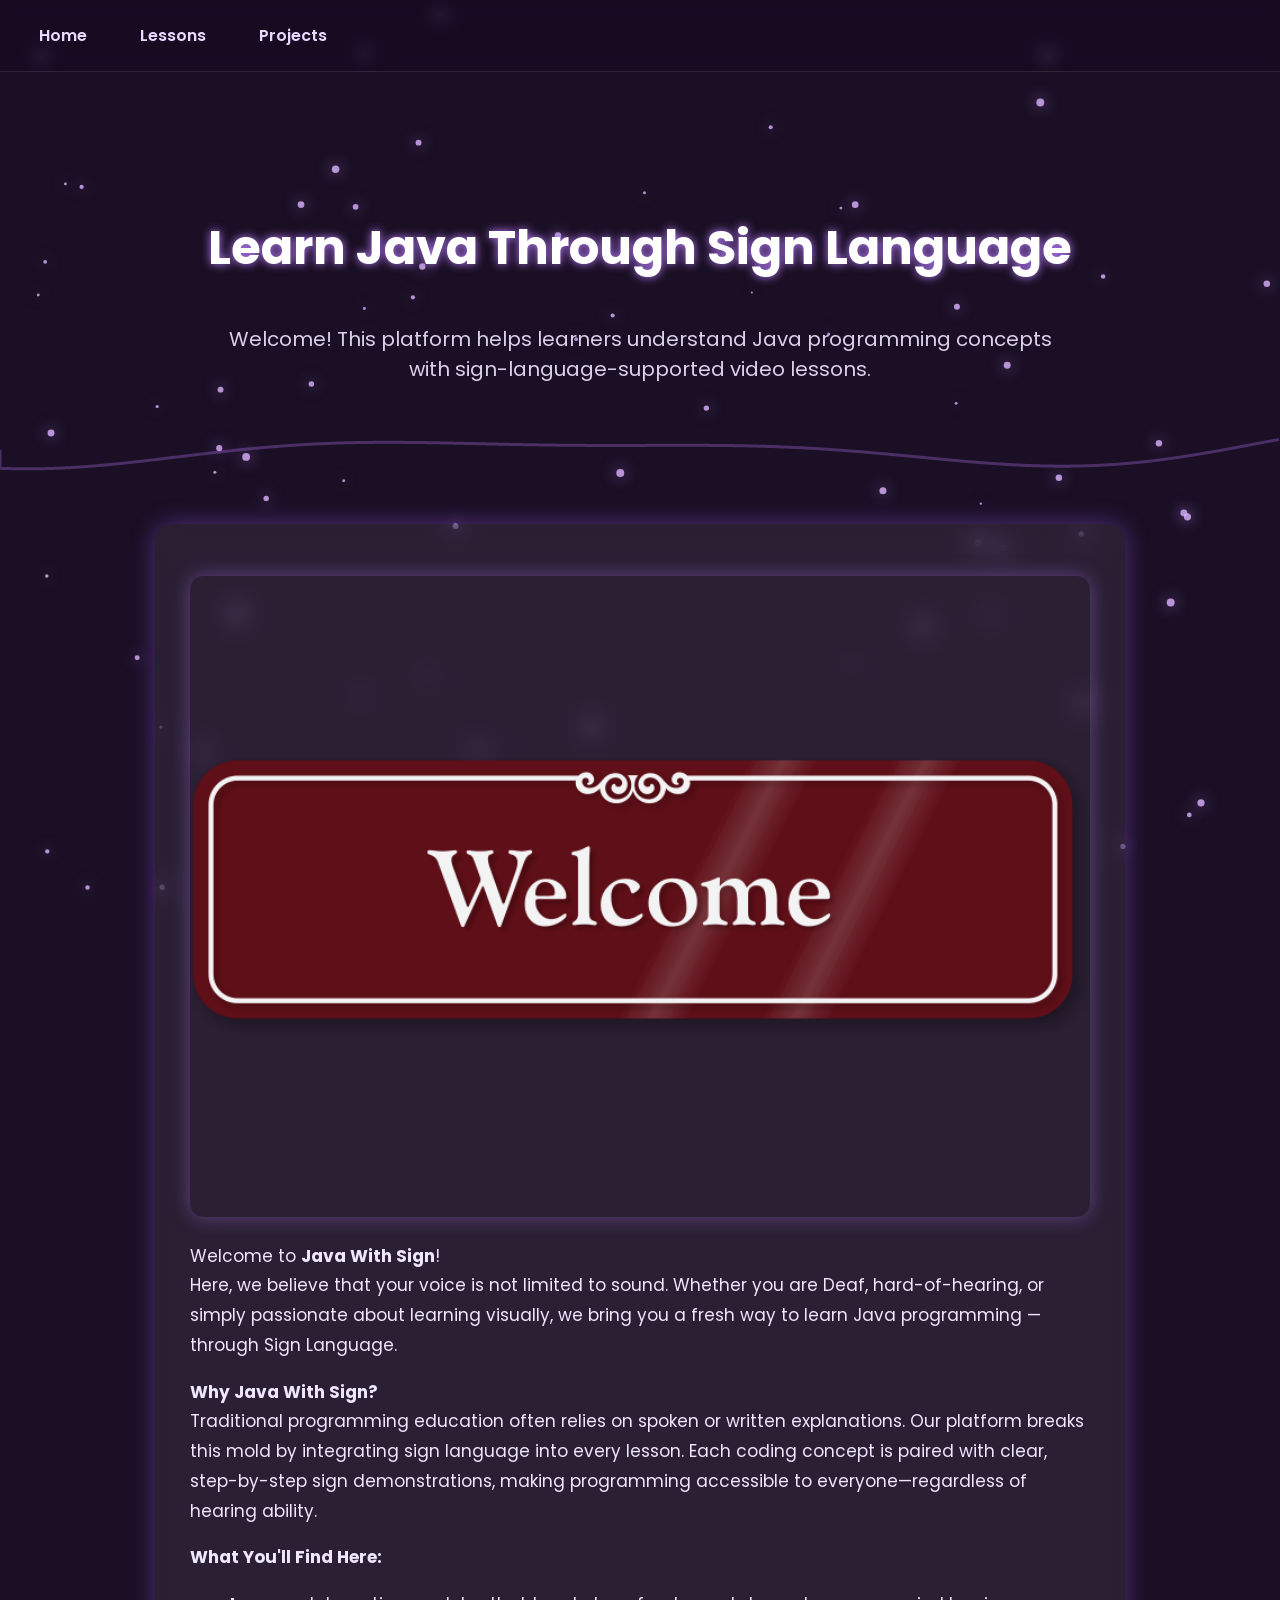
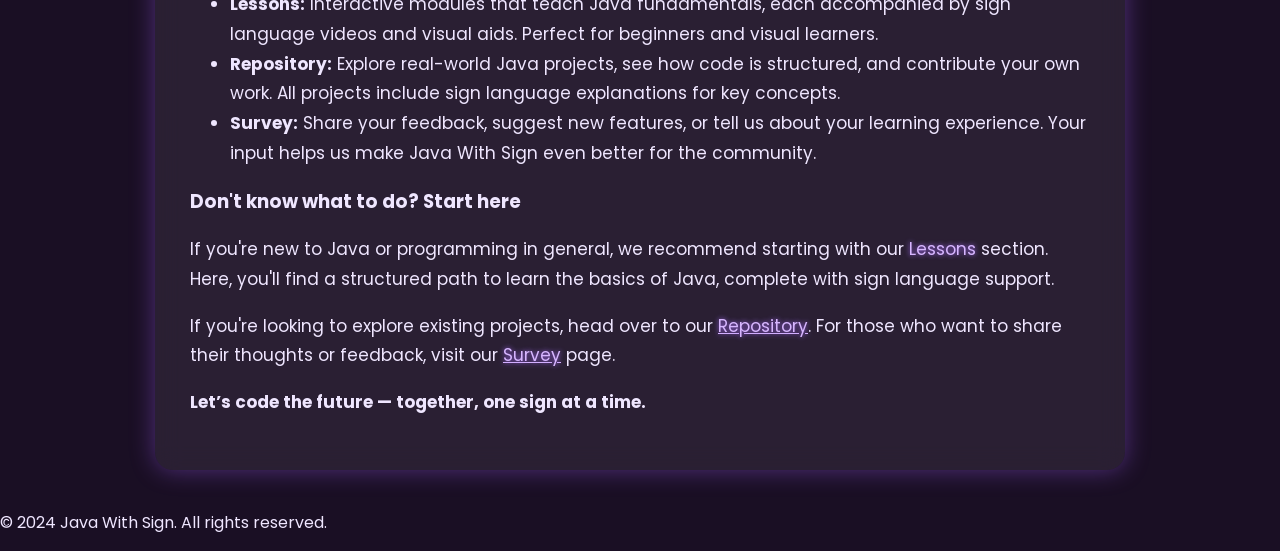
==== index.html @ 83801344 "LIVE" ====
<!DOCTYPE html>
<html>

<head>
  <meta charset="UTF-8">
  <title>Java Sign Language Learning</title>
  <link rel="stylesheet" href="css/styles.css">
</head>


<body>
  <nav>
    <a href="index.html">Home</a>
    <a href="./lessons/index.html">Lessons</a>
    <a href="projects/index.html">Projects</a>
  </nav>

  <section class="hero">
    <h1>Learn Java Through Sign Language</h1>
    <p>Welcome! This platform helps learners understand Java programming concepts with sign-language-supported video
      lessons.</p>
  </section>

  <article>

    <p>
      <img src="./images/welcome.png" alt="">
      Welcome to <strong>Java With Sign</strong>! <br>
      Here, we believe that your voice is not limited to sound. Whether you are Deaf, hard-of-hearing, or simply
      passionate about learning visually, we bring you a fresh way to learn Java programming — through Sign
      Language.
    </p>

    <p>
      <strong>Why Java With Sign?</strong><br>
      Traditional programming education often relies on spoken or written explanations. Our platform breaks this
      mold
      by integrating sign language into every lesson. Each coding concept is paired with clear, step-by-step sign
      demonstrations, making programming accessible to everyone—regardless of hearing ability.
    </p>

    <div id="menu">
      <p>
        <strong>What You'll Find Here:</strong><br>
      </p>
      <ul>
        <li>
          <strong>Lessons:</strong> Interactive modules that teach Java fundamentals, each accompanied by sign
          language videos and visual aids. Perfect for beginners and visual learners.
        </li>
        <li>
          <strong>Repository:</strong> Explore real-world Java projects, see how code is structured, and
          contribute your own work. All projects include sign language explanations for key concepts.
        </li>
        <li>
          <strong>Survey:</strong> Share your feedback, suggest new features, or tell us about your learning
          experience. Your input helps us make Java With Sign even better for the community.
        </li>
      </ul>
    </div>


    <h3>Don't know what to do? Start here</h3>
    <p>
      If you're new to Java or programming in general, we recommend starting with our
      <a routerLink="../lessons/lesson1.html">Lessons</a> section.
      Here, you'll find a structured path to learn the basics of Java, complete with sign language support.
    </p>
    <p>
      If you're looking to explore existing projects, head over to our <a href="/projects/index.html">Repository</a>.
      For those who want to share their thoughts or feedback, visit our <a href="#">Survey</a> page.
    </p>

    <p>
      <strong>Let’s code the future — together, one sign at a time.</strong>
    </p>

  </article>

  <footer>
    <p>&copy; 2024 Java With Sign. All rights reserved.</p>
  </footer>

  <canvas id="waveCanvas"></canvas>

  <canvas id="particleCanvas"></canvas>

  <script src="js/effects.js"></script>


  <script src="js/main.js"></script>
</body>

</html>
---- css/styles.css ----
@import url("https://fonts.googleapis.com/css2?family=Poppins:wght@300;400;600&display=swap");

body {
  margin: 0;
  font-family: "Poppins", sans-serif;
  background: #1a0f24;
  overflow-x: hidden;
  color: #efe6ff;
}

/* WAVE BACKGROUND CANVAS */
#waveCanvas {
  position: fixed;
  top: 0;
  left: 0;
  width: 100%;
  height: 100%;
  z-index: -3;
}

/* PARTICLES CANVAS */
#particleCanvas {
  position: fixed;
  top: 0;
  left: 0;
  width: 100%;
  height: 100%;
  z-index: -2;
}

/* NAVBAR */
nav {
  background: rgba(20, 8, 32, 0.5);
  backdrop-filter: blur(8px);
  padding: 15px 25px;
  display: flex;
  gap: 25px;
  position: sticky;
  top: 0;
  z-index: 5;
  border-bottom: 1px solid rgba(255,255,255,0.1);
}

nav a {
  color: #e7d9ff;
  font-weight: 600;
  text-decoration: none;
  padding: 8px 14px;
  border-radius: 6px;
  transition: 0.25s ease;
}

nav a:hover {
  background: rgba(174, 131, 255, 0.25);
  color: #ffffff;
  box-shadow: 0 0 12px #c681ff;
}

/* HERO */
.hero {
  padding: 100px 30px;
  text-align: center;
}

.hero h1 {
  font-size: 48px;
  font-weight: 700;
  color: #ffffff;
  text-shadow: 0 0 10px #bb7fff;
  animation: floatIn 1.3s ease-out;
}

.hero p {
  font-size: 20px;
  width: 70%;
  margin: auto;
  opacity: 0.9;
  animation: fadeIn 1.7s ease;
}

/* FLOAT IN ANIMATION */
@keyframes floatIn {
  from { opacity: 0; transform: translateY(30px); }
  to { opacity: 1; transform: translateY(0); }
}

@keyframes fadeIn {
  from { opacity: 0; }
  to { opacity: 1; }
}

/* ARTICLE (GLASS CARD) */
article {
  width: 80%;
  max-width: 900px;
  background: rgba(255, 255, 255, 0.07);
  backdrop-filter: blur(12px);
  padding: 35px;
  margin: 40px auto;
  border-radius: 18px;
  box-shadow: 0 0 25px rgba(162, 94, 255, 0.4);
  animation: reveal 1.2s ease forwards;
  transform: translateY(20px);
  opacity: 0;
}

@keyframes reveal {
  to {
    transform: translateY(0);
    opacity: 1;
  }
}

/* Text */
article p, li {
  font-size: 17px;
  line-height: 1.75;
}

article img {
  width: 100%;
  border-radius: 14px;
  margin-bottom: 15px;
  box-shadow: 0 0 20px rgba(190, 120, 255, 0.4);
}

/* Links */
article a {
  color: #d7b6ff;
  text-shadow: 0 0 5px #a86cff;
}

article a:hover {
  color: #ffffff;
  text-shadow: 0 0 12px #c78aff;
}

/* Scroll Reveal Class */
.reveal {
  opacity: 0;
  transform: translateY(30px);
  transition: 0.9s ease-out;
}

.reveal.show {
  opacity: 1;
  transform: translateY(0);
}
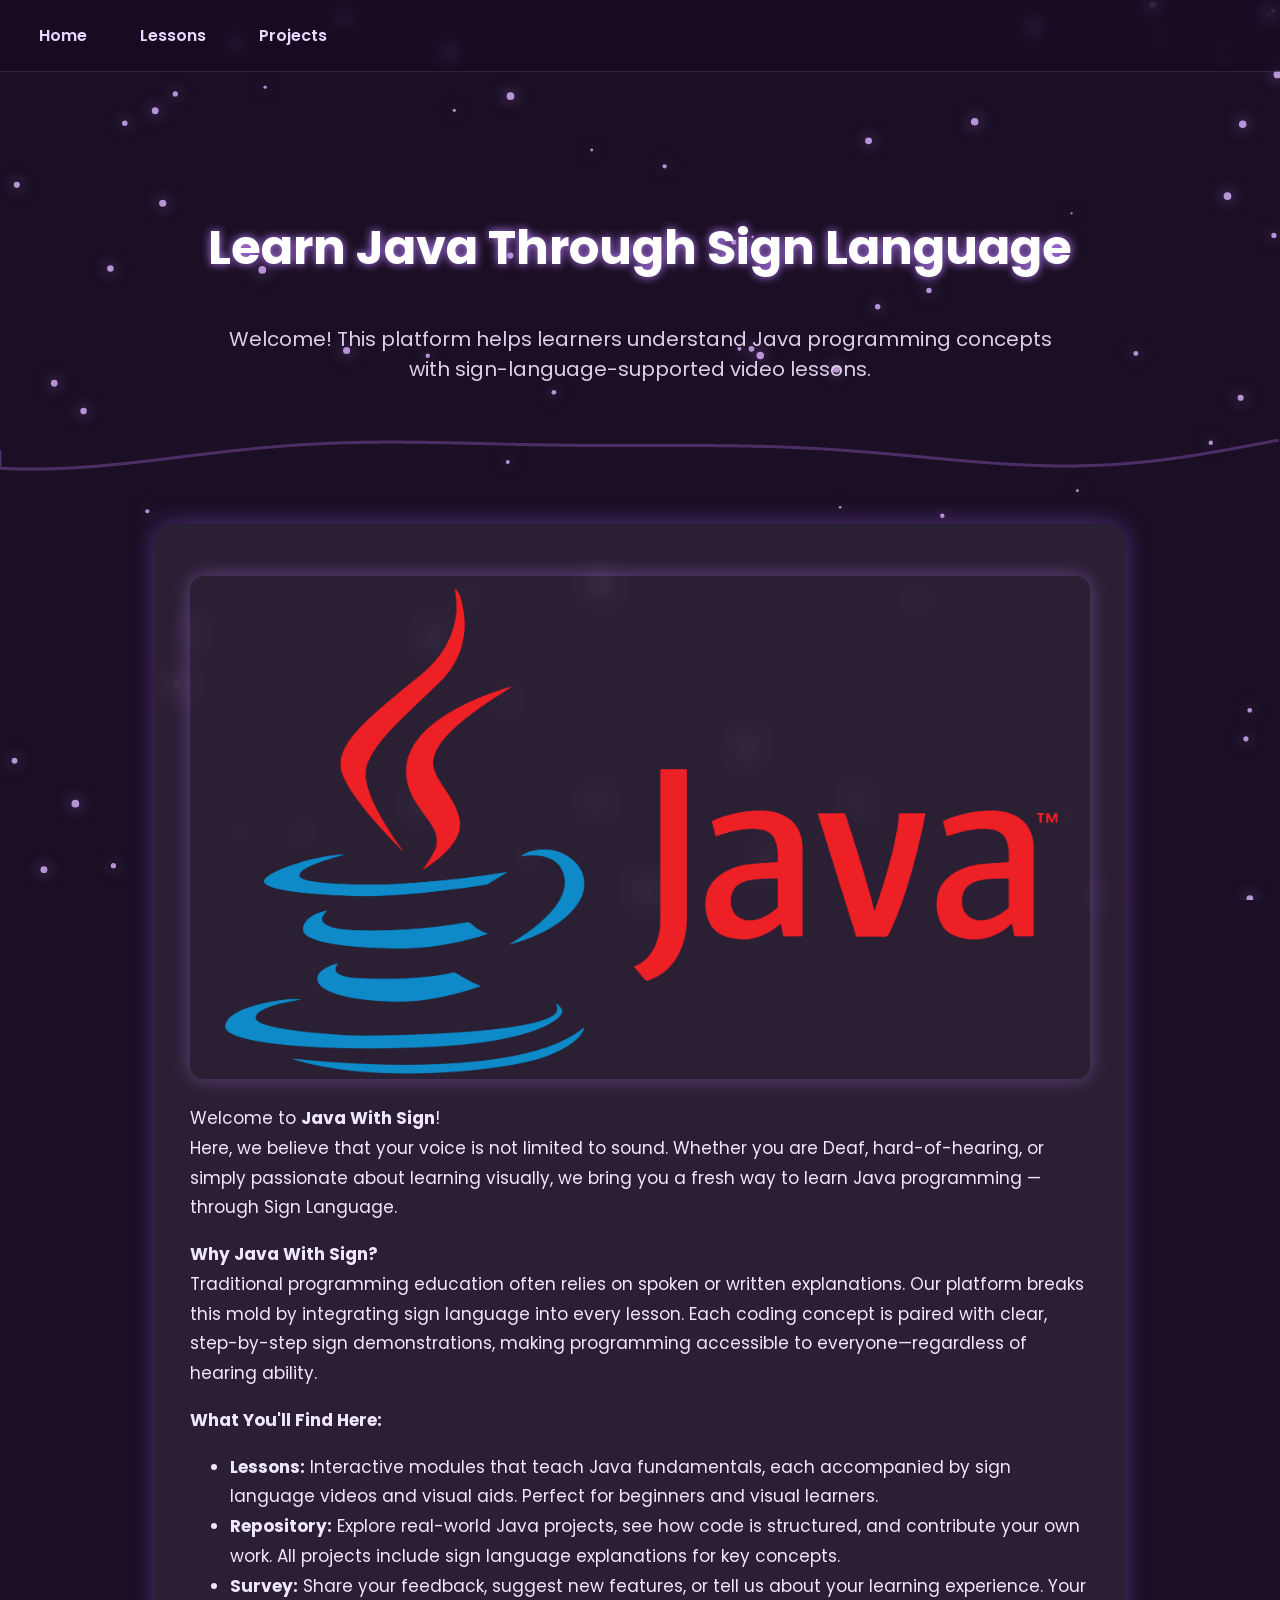
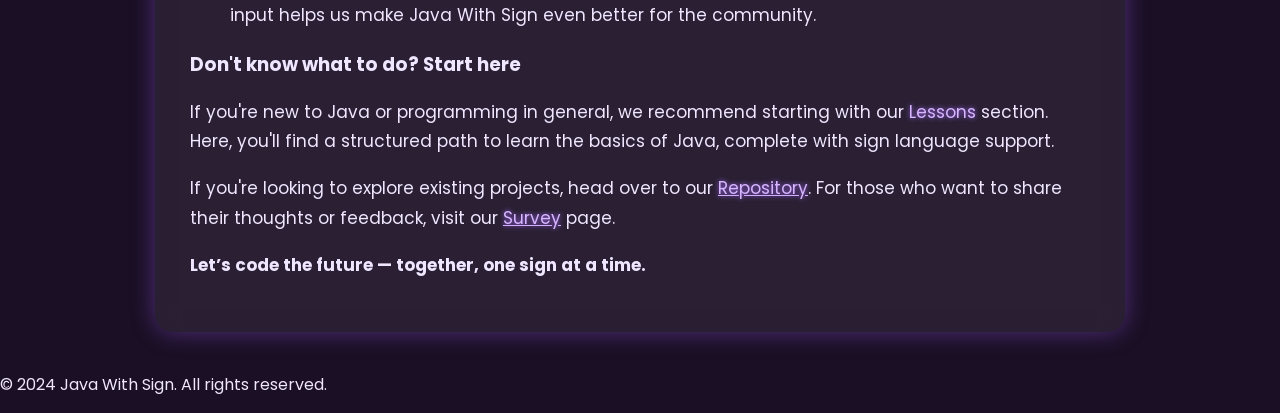
==== commit 46adc14b: "MOD: fixed video bug" ====
--- a/index.html
+++ b/index.html
@@ -24,7 +24,7 @@
   <article>
 
     <p>
-      <img src="./images/welcome.png" alt="">
+      <img src="./images/Java_logo_icon.png" alt="">
       Welcome to <strong>Java With Sign</strong>! <br>
       Here, we believe that your voice is not limited to sound. Whether you are Deaf, hard-of-hearing, or simply
       passionate about learning visually, we bring you a fresh way to learn Java programming — through Sign
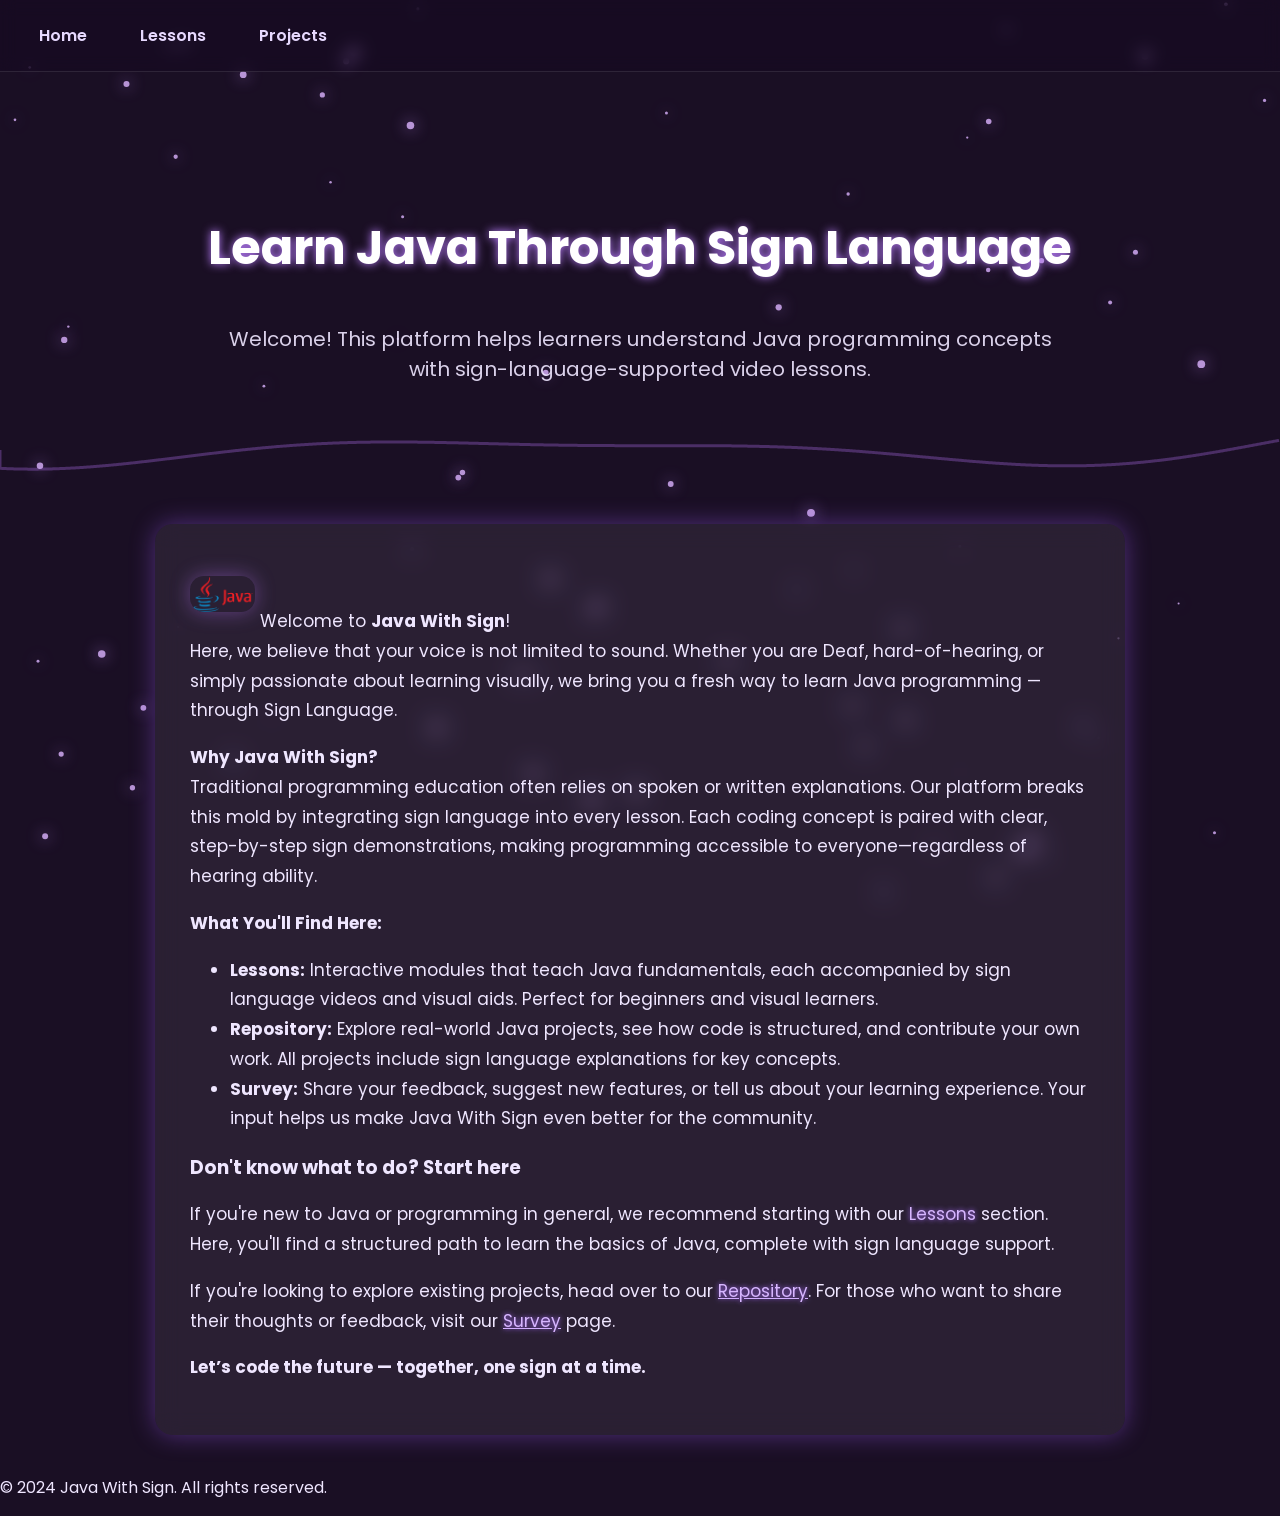
==== commit 190fe817: "MOD: fixed video bug" ====
--- a/index.html
+++ b/index.html
@@ -24,7 +24,7 @@
   <article>
 
     <p>
-      <img src="./images/Java_logo_icon.png" alt="">
+      <img src="./images/Java_logo_icon.png" alt="Java Logo" class="logo-float">
       Welcome to <strong>Java With Sign</strong>! <br>
       Here, we believe that your voice is not limited to sound. Whether you are Deaf, hard-of-hearing, or simply
       passionate about learning visually, we bring you a fresh way to learn Java programming — through Sign
--- a/css/styles.css
+++ b/css/styles.css
@@ -146,3 +146,15 @@
   opacity: 1;
   transform: translateY(0);
 }
+
+.logo-float {
+  width: 65px;
+  height: auto;
+  animation: float 3s ease-in-out infinite;
+}
+
+@keyframes float {
+  0% { transform: translateY(0); }
+  50% { transform: translateY(-6px); }
+  100% { transform: translateY(0); }
+}
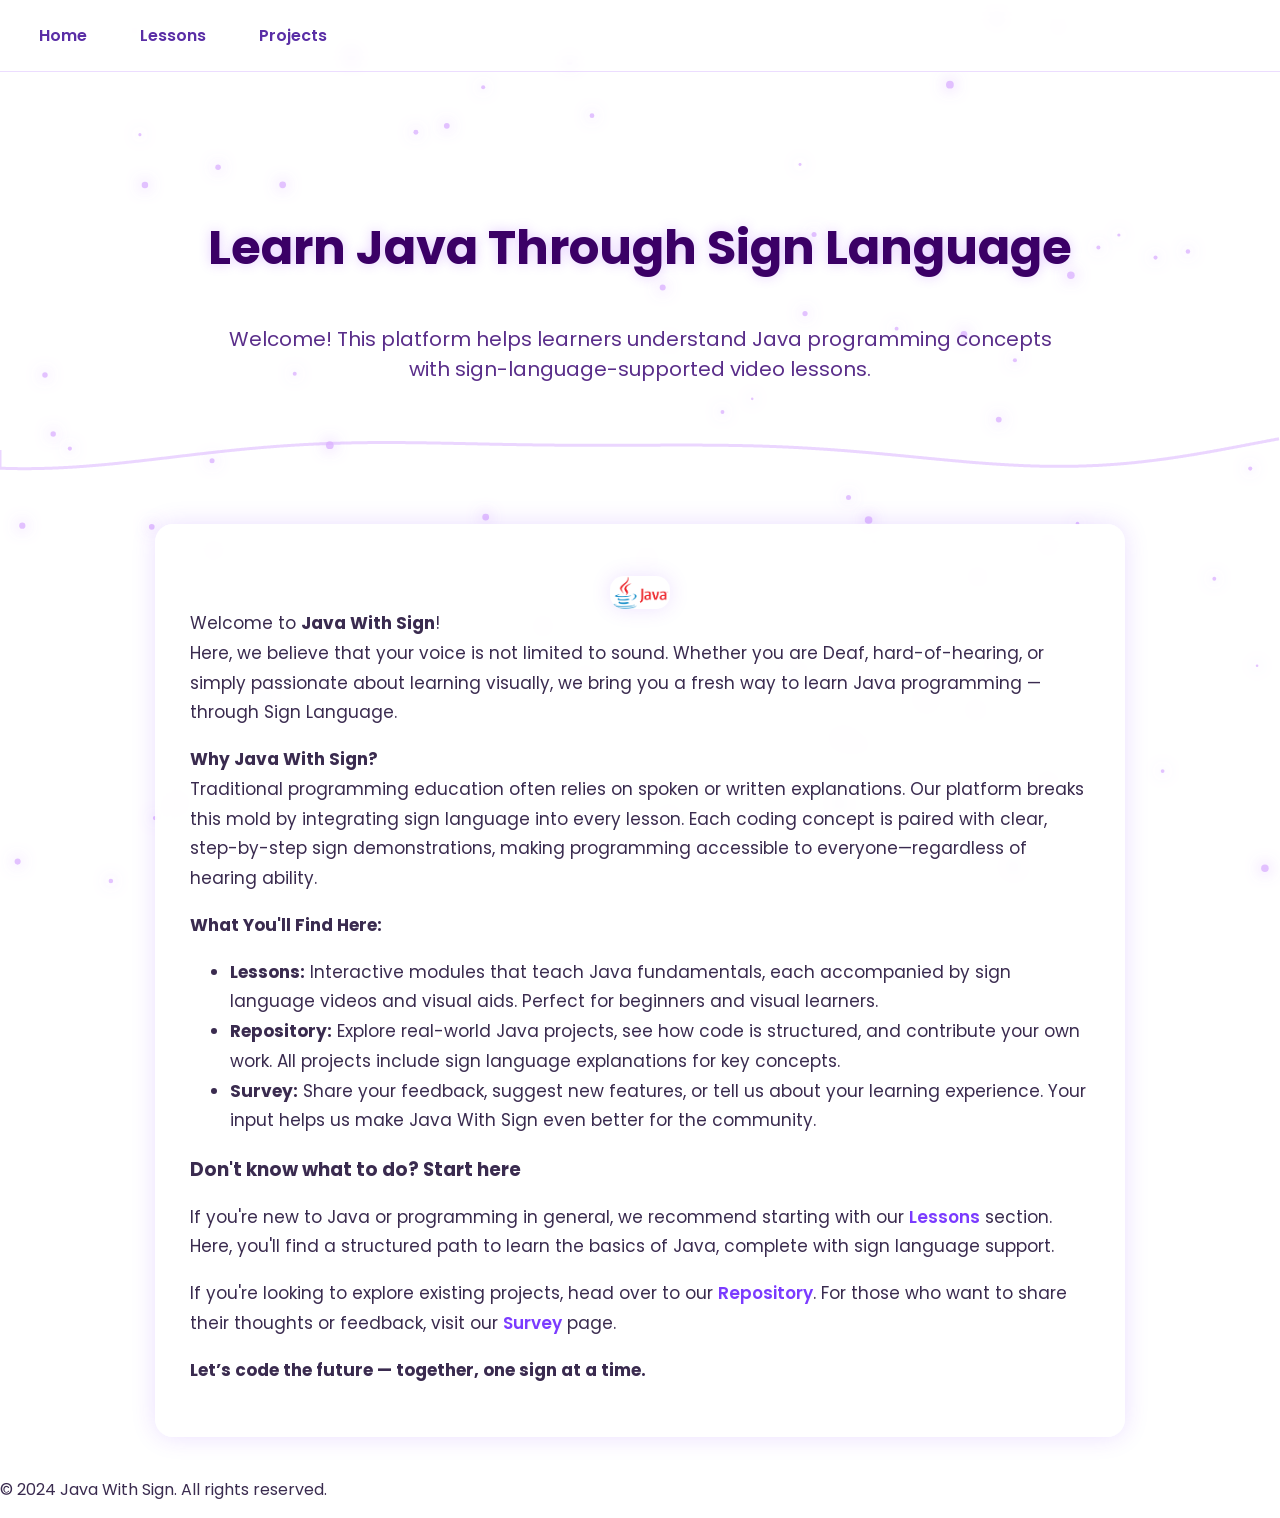
==== commit fe22b54d: "MOD: Color changes" ====
--- a/index.html
+++ b/index.html
@@ -63,7 +63,7 @@
     <h3>Don't know what to do? Start here</h3>
     <p>
       If you're new to Java or programming in general, we recommend starting with our
-      <a routerLink="../lessons/lesson1.html">Lessons</a> section.
+      <a href="../lessons/lesson1.html">Lessons</a> section.
       Here, you'll find a structured path to learn the basics of Java, complete with sign language support.
     </p>
     <p>
--- a/css/styles.css
+++ b/css/styles.css
@@ -3,13 +3,13 @@
 body {
   margin: 0;
   font-family: "Poppins", sans-serif;
-  background: #1a0f24;
+  background: #ffffff;
   overflow-x: hidden;
-  color: #efe6ff;
+  color: #3a2b4f;
 }
 
 /* WAVE BACKGROUND CANVAS */
-#waveCanvas {
+#waveCanvas, #particleCanvas {
   position: fixed;
   top: 0;
   left: 0;
@@ -18,19 +18,9 @@
   z-index: -3;
 }
 
-/* PARTICLES CANVAS */
-#particleCanvas {
-  position: fixed;
-  top: 0;
-  left: 0;
-  width: 100%;
-  height: 100%;
-  z-index: -2;
-}
-
 /* NAVBAR */
 nav {
-  background: rgba(20, 8, 32, 0.5);
+  background: rgba(255, 255, 255, 0.7);
   backdrop-filter: blur(8px);
   padding: 15px 25px;
   display: flex;
@@ -38,11 +28,11 @@
   position: sticky;
   top: 0;
   z-index: 5;
-  border-bottom: 1px solid rgba(255,255,255,0.1);
+  border-bottom: 1px solid rgba(180, 120, 255, 0.25);
 }
 
 nav a {
-  color: #e7d9ff;
+  color: #5a2ea6;
   font-weight: 600;
   text-decoration: none;
   padding: 8px 14px;
@@ -51,9 +41,9 @@
 }
 
 nav a:hover {
-  background: rgba(174, 131, 255, 0.25);
-  color: #ffffff;
-  box-shadow: 0 0 12px #c681ff;
+  background: rgba(170, 94, 255, 0.18);
+  color: #3b0066;
+  box-shadow: 0 0 12px rgba(170, 94, 255, 0.4);
 }
 
 /* HERO */
@@ -65,8 +55,8 @@
 .hero h1 {
   font-size: 48px;
   font-weight: 700;
-  color: #ffffff;
-  text-shadow: 0 0 10px #bb7fff;
+  color: #3b0066;
+  text-shadow: 0 0 12px rgba(150, 60, 255, 0.25);
   animation: floatIn 1.3s ease-out;
 }
 
@@ -74,7 +64,7 @@
   font-size: 20px;
   width: 70%;
   margin: auto;
-  opacity: 0.9;
+  color: #5a2e8a;
   animation: fadeIn 1.7s ease;
 }
 
@@ -89,16 +79,16 @@
   to { opacity: 1; }
 }
 
-/* ARTICLE (GLASS CARD) */
+/* ARTICLE (WHITE GLASS CARD) */
 article {
   width: 80%;
   max-width: 900px;
-  background: rgba(255, 255, 255, 0.07);
-  backdrop-filter: blur(12px);
+  background: rgba(255, 255, 255, 0.8);
+  backdrop-filter: blur(10px);
   padding: 35px;
   margin: 40px auto;
   border-radius: 18px;
-  box-shadow: 0 0 25px rgba(162, 94, 255, 0.4);
+  box-shadow: 0 0 25px rgba(120, 40, 255, 0.15);
   animation: reveal 1.2s ease forwards;
   transform: translateY(20px);
   opacity: 0;
@@ -115,27 +105,30 @@
 article p, li {
   font-size: 17px;
   line-height: 1.75;
+  color: #3a2b4f;
 }
 
+/* IMAGES */
 article img {
   width: 100%;
   border-radius: 14px;
   margin-bottom: 15px;
-  box-shadow: 0 0 20px rgba(190, 120, 255, 0.4);
+  box-shadow: 0 0 20px rgba(140, 60, 255, 0.15);
 }
 
 /* Links */
 article a {
-  color: #d7b6ff;
-  text-shadow: 0 0 5px #a86cff;
+  color: #7b3bff;
+  font-weight: 600;
+  text-decoration: none;
 }
 
 article a:hover {
-  color: #ffffff;
-  text-shadow: 0 0 12px #c78aff;
+  color: #4b0099;
+  text-shadow: 0 0 8px rgba(160, 80, 255, 0.4);
 }
 
-/* Scroll Reveal Class */
+/* Scroll Reveal */
 .reveal {
   opacity: 0;
   transform: translateY(30px);
@@ -147,10 +140,13 @@
   transform: translateY(0);
 }
 
+/* Cute Floating Logo */
 .logo-float {
-  width: 65px;
+  width: 60px;
   height: auto;
   animation: float 3s ease-in-out infinite;
+  display: block;
+  margin: auto;
 }
 
 @keyframes float {
@@ -158,3 +154,19 @@
   50% { transform: translateY(-6px); }
   100% { transform: translateY(0); }
 }
+
+
+.video-container {
+    max-width: 1200px;
+    margin: 20px auto;
+    padding: 15px;
+    background: #f2f2f8;
+    border-radius: 14px;
+    box-shadow: 0 6px 20px rgba(0,0,0,0.15);
+}
+
+.video-container video {
+    width: 100%;
+    border-radius: 12px;
+}
+
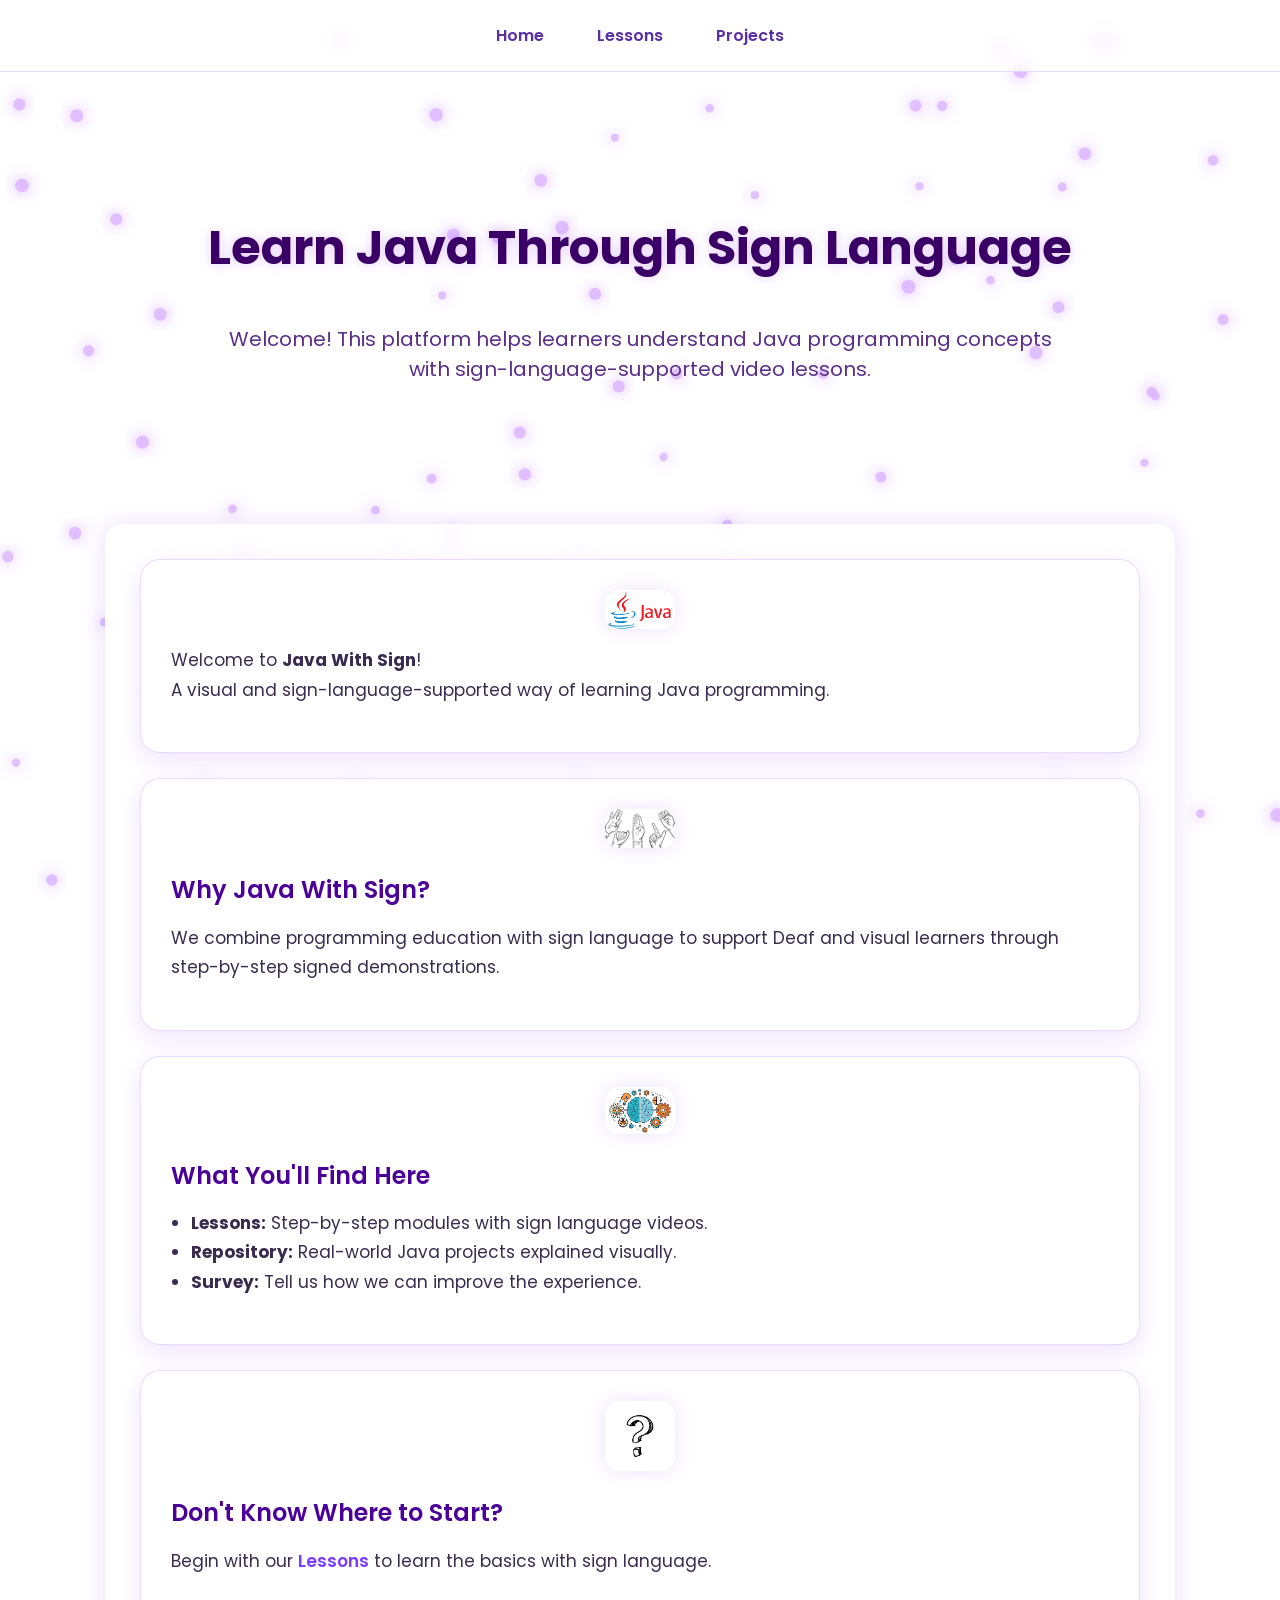
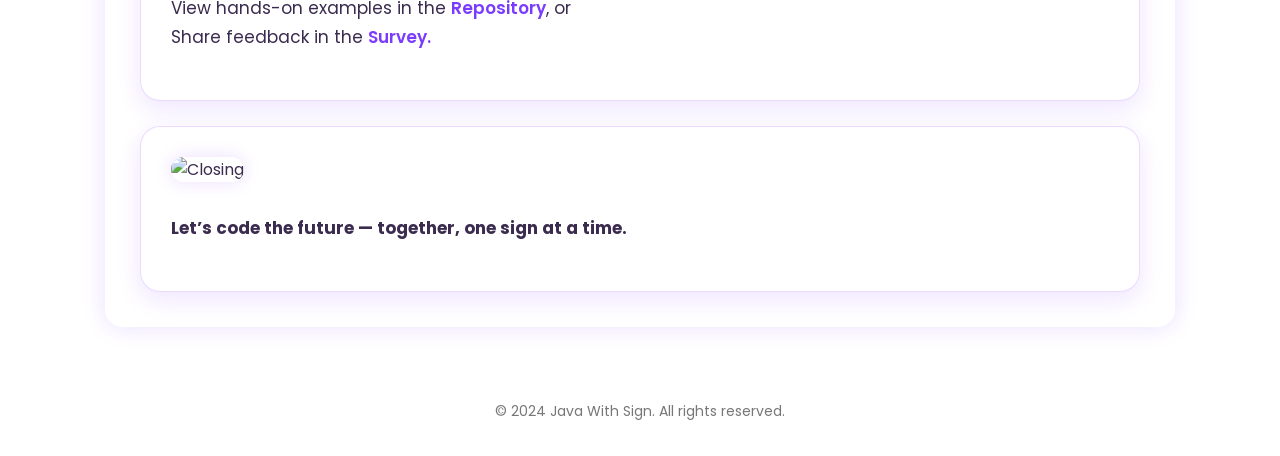
==== commit a4ca53ab: "MOD: Projects instructions added" ====
--- a/index.html
+++ b/index.html
@@ -23,59 +23,68 @@
 
   <article>
 
-    <p>
-      <img src="./images/Java_logo_icon.png" alt="Java Logo" class="logo-float">
-      Welcome to <strong>Java With Sign</strong>! <br>
-      Here, we believe that your voice is not limited to sound. Whether you are Deaf, hard-of-hearing, or simply
-      passionate about learning visually, we bring you a fresh way to learn Java programming — through Sign
-      Language.
-    </p>
+  <!-- CARD 1 -->
+  <div class="card">
+    <!-- OPTIONAL IMAGE HERE -->
+
+    <img src="./images/Java_logo_icon.png" alt="Java Logo" class="logo-float">
 
     <p>
-      <strong>Why Java With Sign?</strong><br>
-      Traditional programming education often relies on spoken or written explanations. Our platform breaks this
-      mold
-      by integrating sign language into every lesson. Each coding concept is paired with clear, step-by-step sign
-      demonstrations, making programming accessible to everyone—regardless of hearing ability.
+      Welcome to <strong>Java With Sign</strong>! <br>
+      A visual and sign-language-supported way of learning Java programming.
     </p>
+  </div>
 
-    <div id="menu">
-      <p>
-        <strong>What You'll Find Here:</strong><br>
-      </p>
-      <ul>
-        <li>
-          <strong>Lessons:</strong> Interactive modules that teach Java fundamentals, each accompanied by sign
-          language videos and visual aids. Perfect for beginners and visual learners.
-        </li>
-        <li>
-          <strong>Repository:</strong> Explore real-world Java projects, see how code is structured, and
-          contribute your own work. All projects include sign language explanations for key concepts.
-        </li>
-        <li>
-          <strong>Survey:</strong> Share your feedback, suggest new features, or tell us about your learning
-          experience. Your input helps us make Java With Sign even better for the community.
-        </li>
-      </ul>
-    </div>
+  <!-- CARD 2 -->
+  <div class="card">
+    <!-- OPTIONAL IMAGE -->
+    <img src="./images/sign.png" alt="Why Java With Sign" class="logo-float">
+
+    <h3 class="card-title">Why Java With Sign?</h3>
+    <p>
+      We combine programming education with sign language to support Deaf and visual learners through
+      step-by-step signed demonstrations.
+    </p>
+  </div>
+
+  <!-- CARD 3 -->
+  <div class="card">
+    <!-- OPTIONAL IMAGE -->
+    <img src="./images/learnhere.png" alt="Features" class="logo-float">
+
+    <h3 class="card-title">What You'll Find Here</h3>
+    <ul>
+      <li><strong>Lessons:</strong> Step-by-step modules with sign language videos.</li>
+      <li><strong>Repository:</strong> Real-world Java projects explained visually.</li>
+      <li><strong>Survey:</strong> Tell us how we can improve the experience.</li>
+    </ul>
+  </div>
+
+  <!-- CARD 4 -->
+  <div class="card">
+    <!-- OPTIONAL IMAGE -->
+    <img src="./images/question.png" alt="Start Here" class="logo-float">
+
+    <h3 class="card-title">Don't Know Where to Start?</h3>
+    <p>
+      Begin with our <a href="./lessons/index.html">Lessons</a> to learn the basics with sign language.
+    </p>
+    <p>
+      View hands-on examples in the <a href="./projects/index.html">Repository</a>, or <br> Share feedback in the <a href="#">Survey.</a>
+    </p>
+  </div>
+
+  <!-- CARD 5 -->
+  <div class="card">
+    <!-- OPTIONAL IMAGE -->
+    <img src="./images/placeholder5.jpg" alt="Closing" class="card-img">
+
+    <p><strong>Let’s code the future — together, one sign at a time.</strong></p>
+  </div>
+
+</article>
 
 
-    <h3>Don't know what to do? Start here</h3>
-    <p>
-      If you're new to Java or programming in general, we recommend starting with our
-      <a href="../lessons/lesson1.html">Lessons</a> section.
-      Here, you'll find a structured path to learn the basics of Java, complete with sign language support.
-    </p>
-    <p>
-      If you're looking to explore existing projects, head over to our <a href="/projects/index.html">Repository</a>.
-      For those who want to share their thoughts or feedback, visit our <a href="#">Survey</a> page.
-    </p>
-
-    <p>
-      <strong>Let’s code the future — together, one sign at a time.</strong>
-    </p>
-
-  </article>
 
   <footer>
     <p>&copy; 2024 Java With Sign. All rights reserved.</p>
--- a/css/styles.css
+++ b/css/styles.css
@@ -29,6 +29,7 @@
   top: 0;
   z-index: 5;
   border-bottom: 1px solid rgba(180, 120, 255, 0.25);
+  justify-content: center;
 }
 
 nav a {
@@ -149,6 +150,13 @@
   margin: auto;
 }
 
+footer {
+  text-align: center;
+  padding: 20px;
+  font-size: 14px;
+  color: #777;
+}
+
 @keyframes float {
   0% { transform: translateY(0); }
   50% { transform: translateY(-6px); }
@@ -170,3 +178,78 @@
     border-radius: 12px;
 }
 
+/* --- CARD LAYOUT WRAPPER --- */
+article {
+  width: 85%;
+  max-width: 1000px;
+  margin: 40px auto;
+  display: flex;
+  flex-direction: column;
+  gap: 25px;
+}
+
+/* --- UNIVERSAL CARD STYLE --- */
+.card {
+  background: #ffffff;
+  border-radius: 20px;
+  padding: 30px;
+  box-shadow: 0 8px 25px rgba(120, 40, 255, 0.12);
+  border: 1px solid rgba(170, 94, 255, 0.22);
+  backdrop-filter: blur(8px);
+  animation: fadeUp 0.8s ease forwards;
+  opacity: 0;
+  transform: translateY(20px);
+}
+
+/* Card title */
+.card-title {
+  font-size: 24px;
+  margin-bottom: 12px;
+  color: #4b0099;
+  font-weight: 600;
+}
+
+/* Text inside cards */
+.card p,
+.card li {
+  color: #3a2b4f;
+  font-size: 17px;
+  line-height: 1.75;
+}
+
+/* List spacing */
+.card ul {
+  padding-left: 20px;
+}
+
+/* --- CARD IMAGE STYLE --- */
+.card img.card-img {
+  width: 100%;
+  max-height: 220px;
+  object-fit: cover;
+  border-radius: 14px;
+  margin-bottom: 15px;
+  box-shadow: 0 0 18px rgba(130, 40, 255, 0.15);
+}
+
+/* Floating mini logo */
+.logo-float {
+  width: 70px;
+  display: block;
+  margin: 0 auto 15px auto;
+  animation: float 3s ease-in-out infinite;
+}
+
+/* Animation */
+@keyframes fadeUp {
+  to {
+    opacity: 1;
+    transform: translateY(0);
+  }
+}
+
+@keyframes float {
+  0% { transform: translateY(0); }
+  50% { transform: translateY(-6px); }
+  100% { transform: translateY(0); }
+}
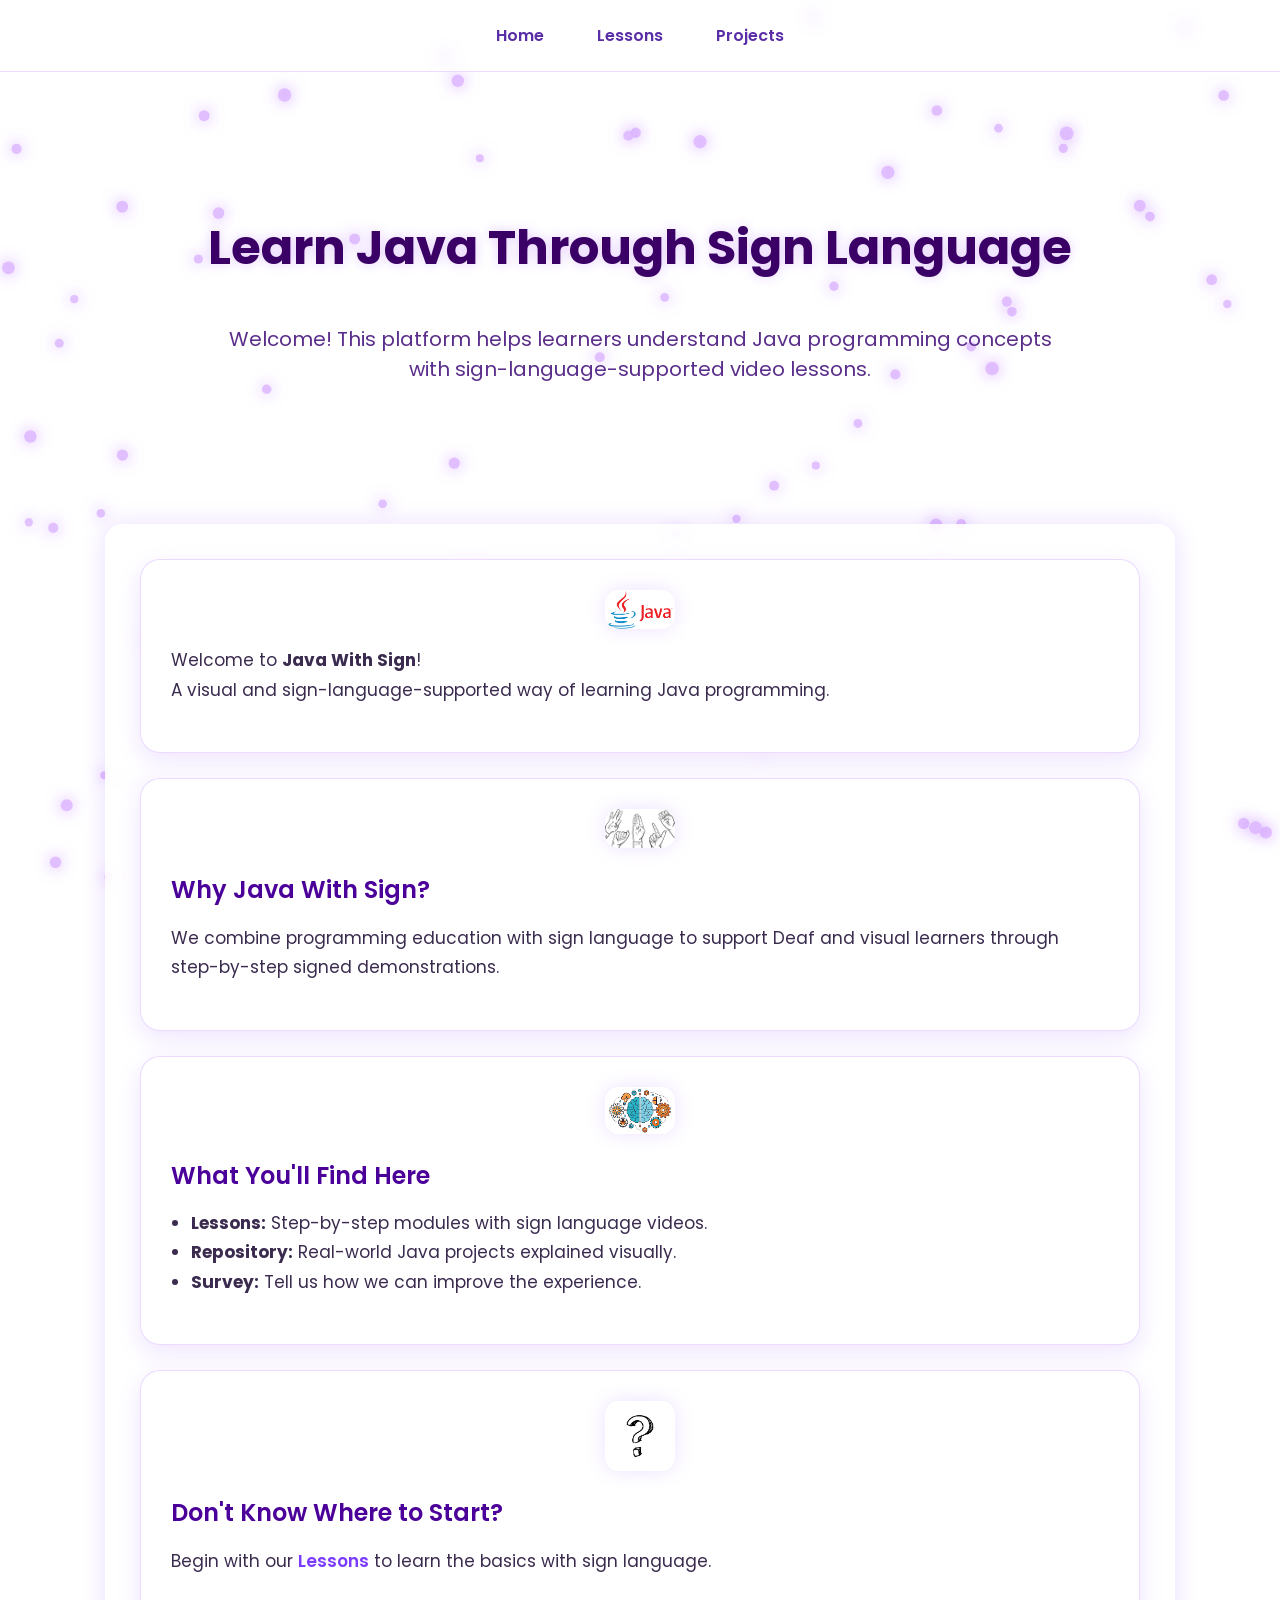
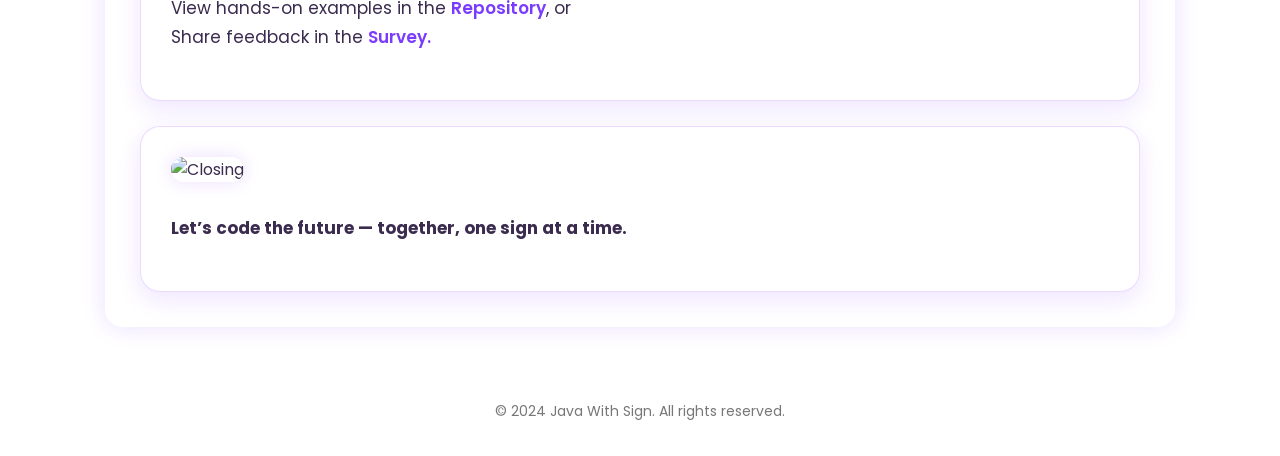
==== commit e5586a1e: "MOD: Improved mobile view" ====
--- a/index.html
+++ b/index.html
@@ -70,7 +70,7 @@
       Begin with our <a href="./lessons/index.html">Lessons</a> to learn the basics with sign language.
     </p>
     <p>
-      View hands-on examples in the <a href="./projects/index.html">Repository</a>, or <br> Share feedback in the <a href="#">Survey.</a>
+      View hands-on examples in the <a href="./projects/index.html">Repository</a>, or <br> Share feedback in the <a href="https://forms.gle/RUkvRFj7jnK2uEGt5">Survey.</a>
     </p>
   </div>
 
@@ -95,9 +95,8 @@
   <canvas id="particleCanvas"></canvas>
 
   <script src="js/effects.js"></script>
-
-
   <script src="js/main.js"></script>
+  
 </body>
 
 </html>
--- a/css/styles.css
+++ b/css/styles.css
@@ -253,3 +253,46 @@
   50% { transform: translateY(-6px); }
   100% { transform: translateY(0); }
 }
+
+.single-project-container {
+  max-width: 900px;
+  background: #ffffffec;
+  padding: 35px;
+  border-radius: 18px;
+  box-shadow: 0 4px 14px rgba(120, 55, 200, 0.28);
+  margin: 50px auto;
+  animation: fadeUp 0.7s ease-out;
+}
+
+.project-banner {
+  width: 100%;
+  max-width: 500px;
+  display: block;
+  margin: 20px auto;
+  border-radius: 12px;
+  box-shadow: 0 0 12px rgba(120, 55, 200, 0.4);
+}
+
+.project-title {
+  text-align: center;
+  margin-bottom: 20px;
+}
+
+.project-search {
+  display: block;
+  margin: 20px auto;
+  padding: 12px;
+  width: 60%;
+  border-radius: 8px;
+  border: 1px solid #8d5cd6;
+  outline: none;
+}
+
+.project-search:focus {
+  border: 2px solid #5a1dc2;
+}
+
+@keyframes fadeUp {
+  from { opacity: 0; transform: translateY(25px); }
+  to { opacity: 1; transform: translateY(0); }
+}
